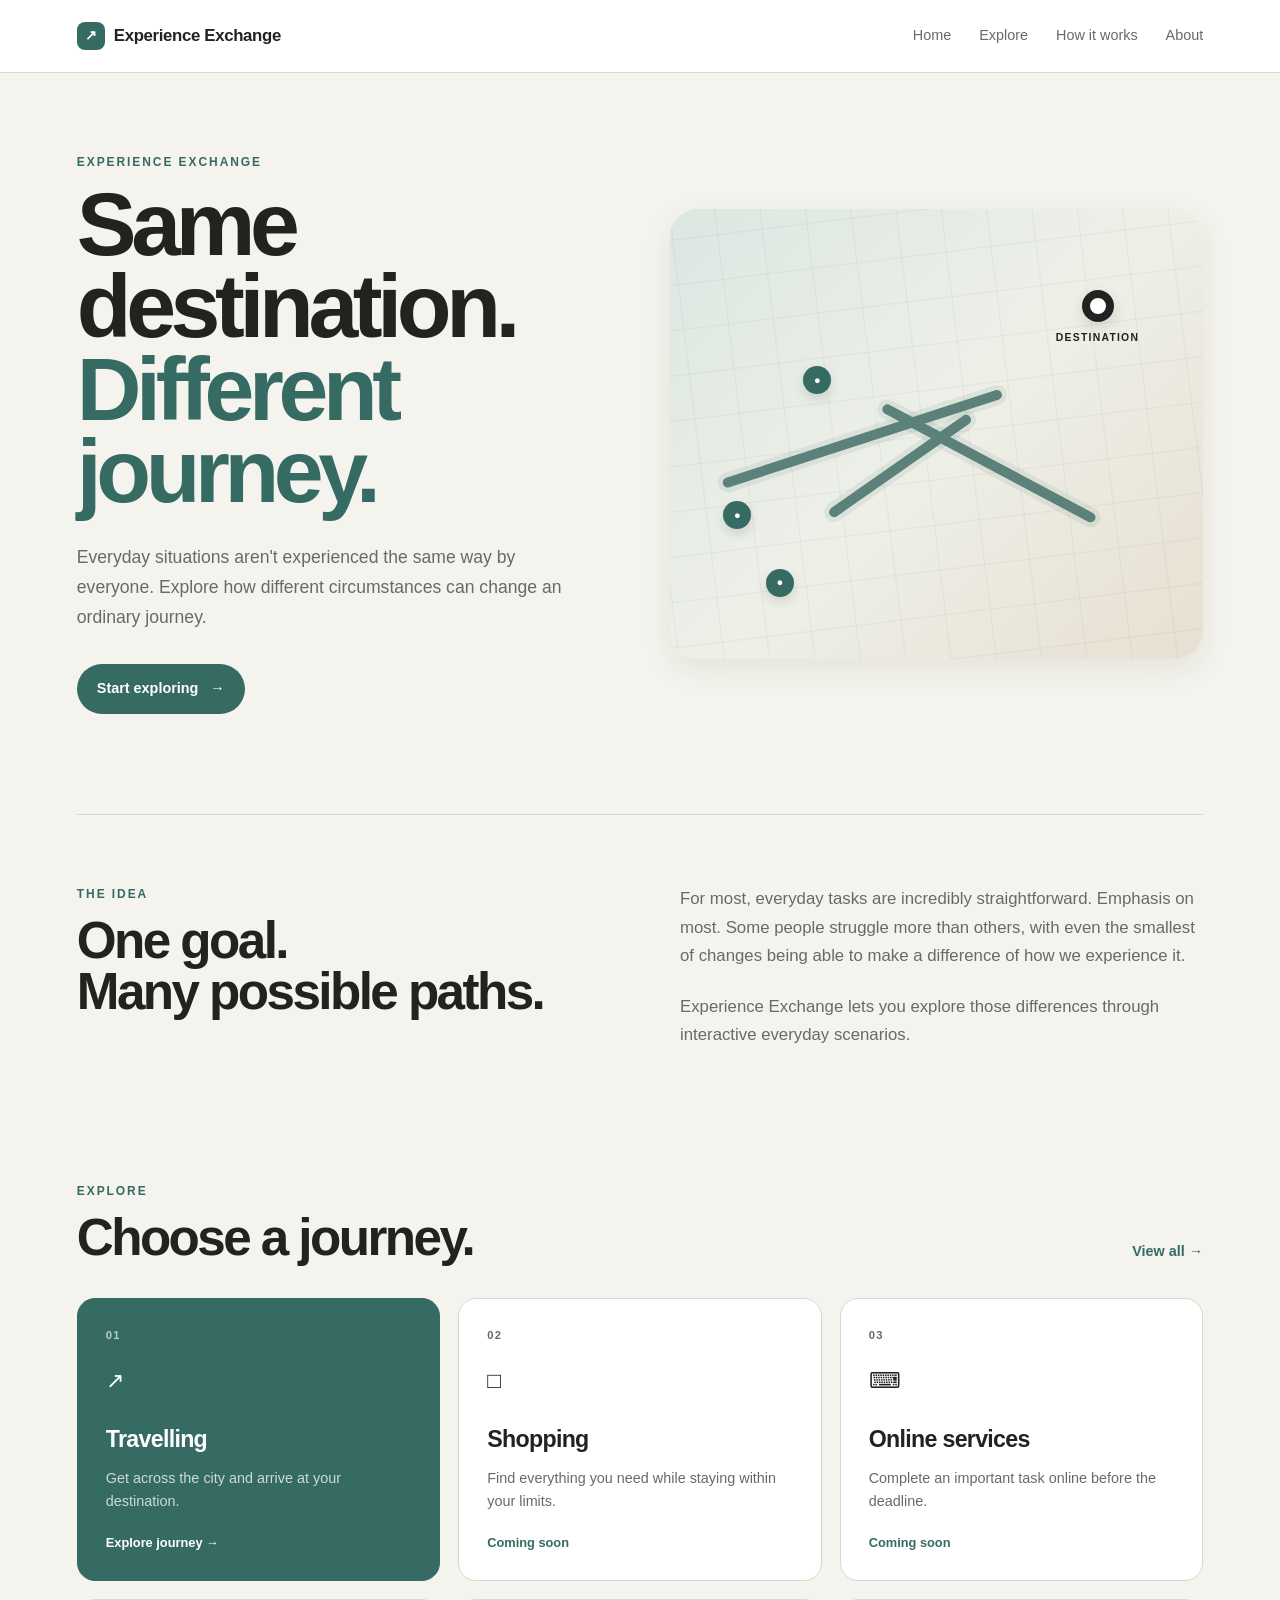
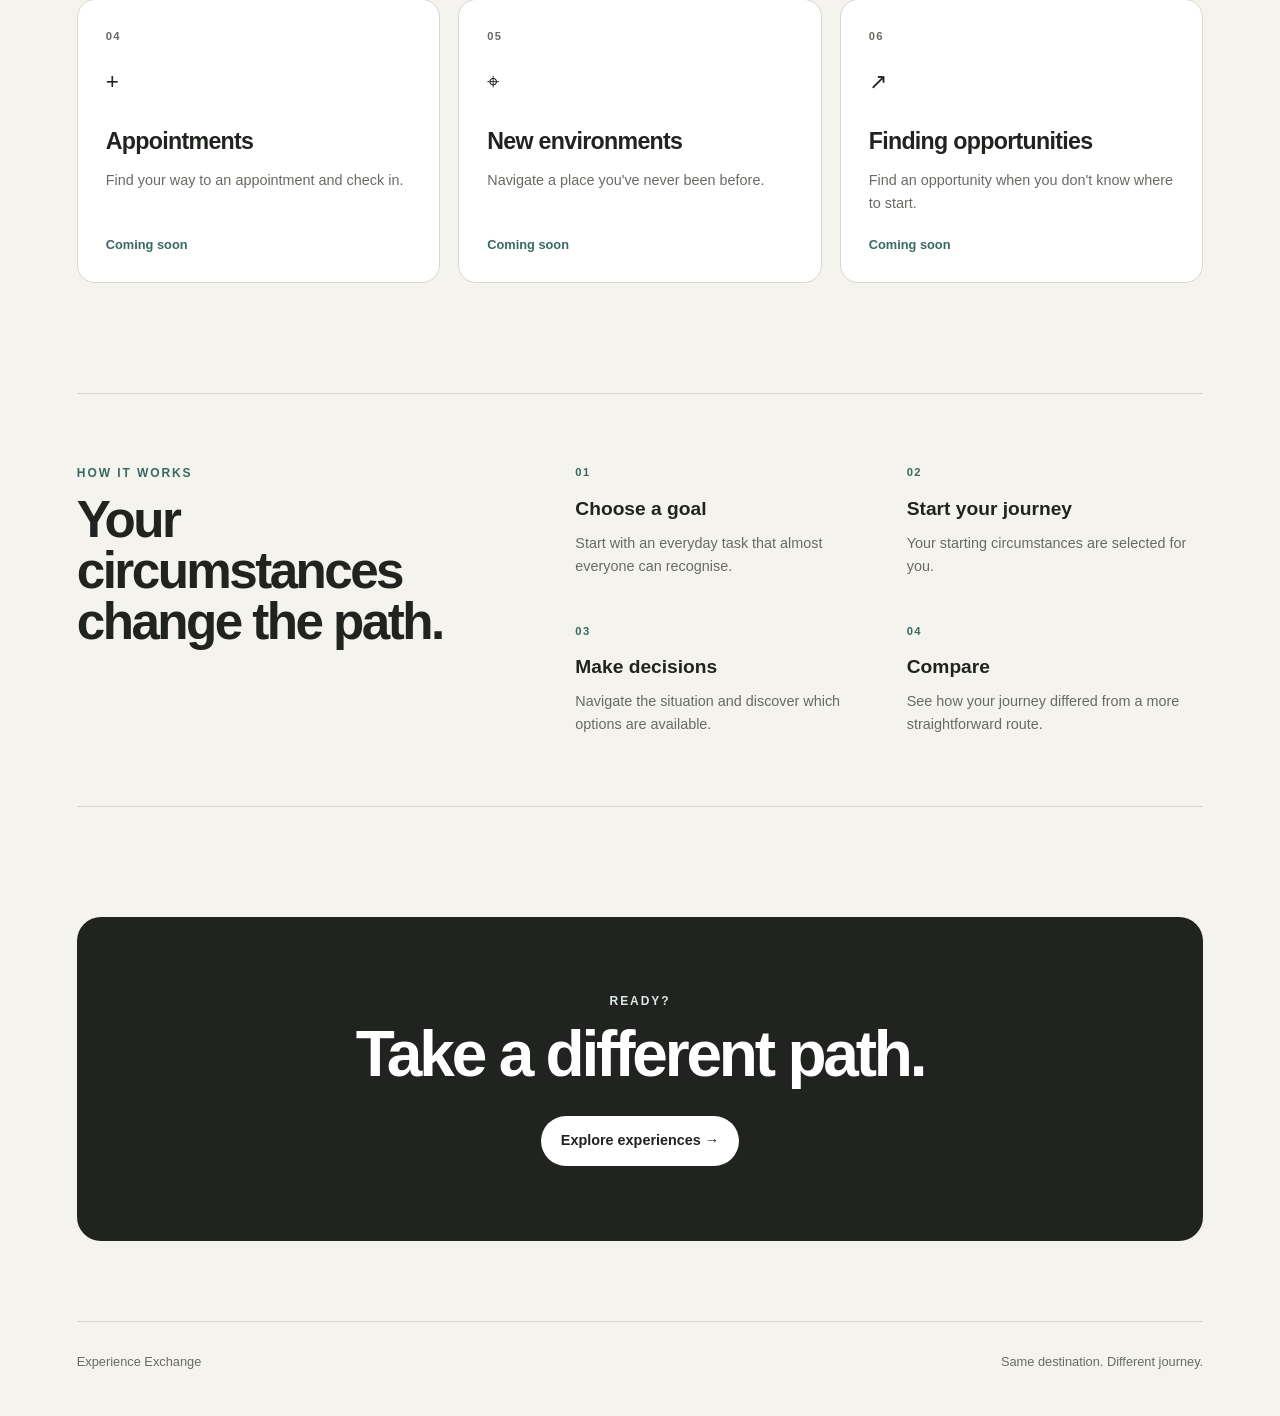
==== index.html @ f31fafd8 "Add files via upload" ====
<!DOCTYPE html>
<html lang="en">
<head>
    <meta charset="UTF-8">
    <meta name="viewport" content="width=device-width, initial-scale=1.0">
    <title>Experience Exchange</title>
    <link rel="stylesheet" href="css/style.css">
</head>

<body>

<header class="site-header">
    <a href="index.html" class="logo">
        <span class="logo-mark">↗</span>
        Experience Exchange
    </a>

    <nav class="main-nav">
        <a href="index.html" class="active">Home</a>
        <a href="explore.html">Explore</a>
        <a href="how-it-works.html">How it works</a>
        <a href="about.html">About</a>
    </nav>

    <button class="menu-button" aria-label="Open menu">☰</button>
</header>


<main>

    <!-- HERO -->
    <section class="hero">

        <div class="hero-text">
            <p class="eyebrow">EXPERIENCE EXCHANGE</p>

            <h1>
                Same destination.<br>
                <span>Different journey.</span>
            </h1>

            <p class="hero-description">
                Everyday situations aren't experienced the same way by everyone.
                Explore how different circumstances can change an ordinary journey.
            </p>

            <a href="explore.html" class="button button-primary">
                Start exploring <span>→</span>
            </a>
        </div>

        <div class="hero-visual" aria-hidden="true">
            <div class="destination">
                <div class="destination-dot"></div>
                <span>DESTINATION</span>
            </div>

            <div class="path path-one"></div>
            <div class="path path-two"></div>
            <div class="path path-three"></div>

            <div class="person person-one">●</div>
            <div class="person person-two">●</div>
            <div class="person person-three">●</div>
        </div>

    </section>


    <!-- CONCEPT -->
    <section class="intro-section">

        <div>
            <p class="eyebrow">THE IDEA</p>
            <h2>One goal.<br>Many possible paths.</h2>
        </div>

        <div class="intro-copy">
            <p>
                For most, everyday tasks are incredibly straightforward. 
                Emphasis on most. Some people struggle more than others,
                with even the smallest of changes being able to make a 
                difference of how we experience it.
            </p>

            <p>
                Experience Exchange lets you explore those differences
                through interactive everyday scenarios.
            </p>
        </div>

    </section>


    <!-- EXPERIENCES -->
    <section class="experiences-section">

        <div class="section-heading">
            <div>
                <p class="eyebrow">EXPLORE</p>
                <h2>Choose a journey.</h2>
            </div>

            <a href="explore.html" class="text-link">
                View all →
            </a>
        </div>


        <div class="experience-grid">

            <a href="travelling.html" class="experience-card featured">
                <div class="card-number">01</div>
                <div class="card-icon">↗</div>
                <h3>Travelling</h3>
                <p>
                    Get across the city and arrive at your destination.
                </p>
                <span class="card-link">Explore journey →</span>
            </a>


            <div class="experience-card">
                <div class="card-number">02</div>
                <div class="card-icon">□</div>
                <h3>Shopping</h3>
                <p>
                    Find everything you need while staying within your limits.
                </p>
                <span class="card-link">Coming soon</span>
            </div>


            <div class="experience-card">
                <div class="card-number">03</div>
                <div class="card-icon">⌨</div>
                <h3>Online services</h3>
                <p>
                    Complete an important task online before the deadline.
                </p>
                <span class="card-link">Coming soon</span>
            </div>


            <div class="experience-card">
                <div class="card-number">04</div>
                <div class="card-icon">+</div>
                <h3>Appointments</h3>
                <p>
                    Find your way to an appointment and check in.
                </p>
                <span class="card-link">Coming soon</span>
            </div>


            <div class="experience-card">
                <div class="card-number">05</div>
                <div class="card-icon">⌖</div>
                <h3>New environments</h3>
                <p>
                    Navigate a place you've never been before.
                </p>
                <span class="card-link">Coming soon</span>
            </div>


            <div class="experience-card">
                <div class="card-number">06</div>
                <div class="card-icon">↗</div>
                <h3>Finding opportunities</h3>
                <p>
                    Find an opportunity when you don't know where to start.
                </p>
                <span class="card-link">Coming soon</span>
            </div>

        </div>

    </section>


    <!-- HOW IT WORKS PREVIEW -->
    <section class="how-section">

        <div class="how-heading">
            <p class="eyebrow">HOW IT WORKS</p>
            <h2>Your circumstances<br>change the path.</h2>
        </div>

        <div class="steps">

            <div class="step">
                <span>01</span>
                <h3>Choose a goal</h3>
                <p>
                    Start with an everyday task that almost everyone can recognise.
                </p>
            </div>

            <div class="step">
                <span>02</span>
                <h3>Start your journey</h3>
                <p>
                    Your starting circumstances are selected for you.
                </p>
            </div>

            <div class="step">
                <span>03</span>
                <h3>Make decisions</h3>
                <p>
                    Navigate the situation and discover which options are available.
                </p>
            </div>

            <div class="step">
                <span>04</span>
                <h3>Compare</h3>
                <p>
                    See how your journey differed from a more straightforward route.
                </p>
            </div>

        </div>

    </section>


    <!-- CTA -->
    <section class="final-cta">
        <p class="eyebrow">READY?</p>
        <h2>Take a different path.</h2>
        <a href="explore.html" class="button button-light">
            Explore experiences →
        </a>
    </section>

</main>


<footer class="site-footer">
    <span>Experience Exchange</span>
    <span>Same destination. Different journey.</span>
</footer>

<script src="js/main.js"></script>

</body>
</html>
---- css/style.css ----
/* -------------------------
   1. RESET & GLOBAL
   ------------------------- */

* {
    box-sizing: border-box;
    margin: 0;
    padding: 0;
}

:root {
    --background: #f5f3ed;
    --surface: #ffffff;
    --surface-soft: #ebe9e1;

    --text: #20231f;
    --text-soft: #686b64;

    --accent: #356b63;
    --accent-dark: #28544e;
    --accent-light: #dceae6;

    --route: #5c817a;
    --route-soft: #cbdcd8;

    --border: #d8d7cf;

    --warning: #d69b38;
    --warning-light: #f5e8ca;

    --shadow: 0 10px 30px rgba(30, 35, 30, 0.08);

    --radius: 18px;
}

html {
    scroll-behavior: smooth;
}

body {
    font-family: Arial, Helvetica, sans-serif;
    background: var(--background);
    color: var(--text);
    line-height: 1.5;
}

a {
    color: inherit;
    text-decoration: none;
}

button {
    font: inherit;
}


/* -------------------------
   2. HEADER
   ------------------------- */

.site-header {
    width: 100%;
    padding: 22px 6%;
    display: flex;
    align-items: center;
    justify-content: space-between;

    background: var(--surface);
    border-bottom: 1px solid var(--border);

    position: relative;
    z-index: 10;
}

.logo {
    font-size: 1.05rem;
    font-weight: 700;
    letter-spacing: -0.02em;
}

.main-nav {
    display: flex;
    gap: 28px;
}

.main-nav a {
    color: var(--text-soft);
    font-size: 0.9rem;
    transition: color 0.2s ease;
}

.main-nav a:hover {
    color: var(--accent);
}

.menu-button {
    display: none;
}

.logo {
    display: flex;
    align-items: center;
    gap: 9px;
}

.logo-mark {
    width: 28px;
    height: 28px;

    display: flex;
    align-items: center;
    justify-content: center;

    background: var(--accent);
    color: white;

    border-radius: 8px;

    font-size: 0.9rem;
    font-weight: 700;
}

/* -------------------------
   3. HOME PAGE
   ------------------------- */

/* HERO */

.hero {
    width: min(1200px, 88%);
    min-height: 620px;
    margin: 0 auto;

    display: grid;
    grid-template-columns: 1fr 1fr;
    align-items: center;
    gap: 60px;

    padding: 80px 0;
}

.hero-text {
    max-width: 600px;
}

.hero h1 {
    font-size: clamp(3.5rem, 7vw, 6.5rem);
    line-height: 0.92;
    letter-spacing: -0.06em;
    margin-bottom: 30px;
}

.hero h1 span {
    color: var(--accent);
}

.hero-description {
    max-width: 520px;
    color: var(--text-soft);
    font-size: 1.1rem;
    line-height: 1.7;
    margin-bottom: 32px;
}


/* HERO BUTTON */

.button {
    display: inline-flex;
    align-items: center;
    gap: 12px;

    padding: 14px 20px;

    border-radius: 999px;

    font-size: 0.9rem;
    font-weight: 700;

    transition:
        transform 0.2s ease,
        background 0.2s ease,
        color 0.2s ease;
}

.button:hover {
    transform: translateY(-2px);
}

.button-primary {
    background: var(--accent);
    color: white;
}

.button-primary:hover {
    background: var(--accent-dark);
}

.button-light {
    background: white;
    color: var(--text);
}

.button-light:hover {
    background: var(--accent-light);
}


/* HERO ROUTE VISUAL */

.hero-visual {
    position: relative;

    min-height: 450px;

    border-radius: 28px;
    overflow: hidden;

    background:
        linear-gradient(
            135deg,
            #dce7e2 0%,
            #eef0e8 50%,
            #e8dfd1 100%
        );

    box-shadow: var(--shadow);
}


/* subtle grid */

.hero-visual::before {
    content: "";

    position: absolute;
    inset: -20%;

    background-image:
        linear-gradient(
            rgba(80, 100, 90, 0.08) 1px,
            transparent 1px
        ),
        linear-gradient(
            90deg,
            rgba(80, 100, 90, 0.08) 1px,
            transparent 1px
        );

    background-size: 45px 45px;

    transform: rotate(-7deg);
}


/* destination */

.destination {
    position: absolute;

    right: 12%;
    top: 18%;

    display: flex;
    flex-direction: column;
    align-items: center;
    gap: 8px;

    z-index: 2;
}

.destination-dot {
    width: 32px;
    height: 32px;

    background: white;
    border: 8px solid var(--text);

    border-radius: 50%;

    box-shadow: 0 5px 15px rgba(0, 0, 0, 0.12);
}

.destination span {
    font-size: 0.65rem;
    font-weight: 700;
    letter-spacing: 0.12em;
}


/* paths */

.path {
    position: absolute;

    height: 10px;

    background: var(--route);

    border-radius: 999px;

    box-shadow:
        0 0 0 5px rgba(92, 129, 122, 0.12);

    transform-origin: left center;
}

.path-one {
    width: 55%;
    left: 10%;
    top: 60%;
    transform: rotate(-18deg);
}

.path-two {
    width: 45%;
    left: 40%;
    top: 43%;
    transform: rotate(28deg);
}

.path-three {
    width: 32%;
    left: 30%;
    top: 67%;
    transform: rotate(-35deg);
}


/* people / starting points */

.person {
    position: absolute;
    z-index: 3;

    width: 28px;
    height: 28px;

    display: flex;
    align-items: center;
    justify-content: center;

    background: var(--accent);
    color: white;

    border-radius: 50%;

    font-size: 0.7rem;

    box-shadow: 0 5px 12px rgba(0, 0, 0, 0.12);
}

.person-one {
    left: 10%;
    top: 65%;
}

.person-two {
    left: 25%;
    top: 35%;
}

.person-three {
    left: 18%;
    top: 80%;
}


/* CONCEPT */

.intro-section {
    width: min(1200px, 88%);
    margin: 20px auto 110px;

    display: grid;
    grid-template-columns: 1fr 1fr;
    gap: 80px;

    padding-top: 70px;

    border-top: 1px solid var(--border);
}

.intro-section h2,
.how-section h2 {
    font-size: clamp(2.2rem, 4vw, 4rem);
    line-height: 1;
    letter-spacing: -0.05em;
}

.intro-copy {
    max-width: 550px;
}

.intro-copy p {
    color: var(--text-soft);
    font-size: 1.05rem;
    line-height: 1.7;
    margin-bottom: 22px;
}


/* EXPERIENCES */

.experiences-section {
    width: min(1200px, 88%);
    margin: 0 auto 110px;
}

.section-heading {
    display: flex;
    align-items: end;
    justify-content: space-between;

    margin-bottom: 35px;
}

.section-heading h2 {
    font-size: clamp(2.2rem, 4vw, 4rem);
    line-height: 1;
    letter-spacing: -0.05em;
}

.text-link {
    color: var(--accent);
    font-weight: 700;
    font-size: 0.9rem;
}

.text-link:hover {
    color: var(--accent-dark);
}


.experience-grid {
    display: grid;
    grid-template-columns: repeat(3, 1fr);
    gap: 18px;
}

.experience-card {
    min-height: 260px;

    padding: 28px;

    display: flex;
    flex-direction: column;

    background: var(--surface);

    border: 1px solid var(--border);
    border-radius: var(--radius);

    transition:
        transform 0.2s ease,
        border-color 0.2s ease,
        box-shadow 0.2s ease;
}

.experience-card:hover {
    transform: translateY(-4px);

    border-color: var(--accent);

    box-shadow: var(--shadow);
}

.experience-card.featured {
    background: var(--accent);
    color: white;
    border-color: var(--accent);
}

.card-number {
    font-size: 0.7rem;
    font-weight: 700;
    letter-spacing: 0.12em;

    color: var(--text-soft);

    margin-bottom: 20px;
}

.featured .card-number {
    color: rgba(255, 255, 255, 0.65);
}

.card-icon {
    font-size: 1.4rem;
    margin-bottom: 25px;
}

.experience-card h3 {
    font-size: 1.45rem;
    letter-spacing: -0.03em;

    margin-bottom: 10px;
}

.experience-card p {
    color: var(--text-soft);
    font-size: 0.9rem;
    line-height: 1.6;

    margin-bottom: 20px;
}

.featured p {
    color: rgba(255, 255, 255, 0.75);
}

.card-link {
    margin-top: auto;

    font-size: 0.8rem;
    font-weight: 700;

    color: var(--accent);
}

.featured .card-link {
    color: white;
}


/* HOW IT WORKS */

.how-section {
    width: min(1200px, 88%);
    margin: 0 auto 110px;

    display: grid;
    grid-template-columns: 0.8fr 1.2fr;
    gap: 80px;

    padding: 70px 0;

    border-top: 1px solid var(--border);
    border-bottom: 1px solid var(--border);
}

.how-heading {
    position: sticky;
    top: 30px;
    align-self: start;
}

.steps {
    display: grid;
    grid-template-columns: 1fr 1fr;
    gap: 45px 35px;
}

.step span {
    display: block;

    color: var(--accent);

    font-size: 0.7rem;
    font-weight: 700;
    letter-spacing: 0.12em;

    margin-bottom: 14px;
}

.step h3 {
    font-size: 1.2rem;
    margin-bottom: 8px;
}

.step p {
    color: var(--text-soft);
    font-size: 0.9rem;
    line-height: 1.6;
}


/* FINAL CTA */

.final-cta {
    width: min(1200px, 88%);
    margin: 0 auto 80px;

    padding: 75px 60px;

    text-align: center;

    border-radius: 24px;

    background: var(--text);
    color: white;
}

.final-cta .eyebrow {
    color: var(--accent-light);
}

.final-cta h2 {
    font-size: clamp(2.5rem, 5vw, 5rem);
    line-height: 1;
    letter-spacing: -0.05em;

    margin-bottom: 30px;
}

/* -------------------------
   4. JOURNEY PAGE
   ------------------------- */

.journey-page {
    width: min(1200px, 88%);
    margin: 0 auto;
    padding: 70px 0 100px;
}


/* -------------------------
   5. JOURNEY INTRO
   ------------------------- */

.journey-header {
    margin-bottom: 35px;
    padding: 55px 50px;
    border-radius: 24px;

    background: linear-gradient(
        125deg,
        #d8ebe4 0%,
        #e7e8d9 55%,
        #f5e4c8 100%
    );
}

.eyebrow {
    color: var(--accent);
    font-size: 0.75rem;
    font-weight: 700;
    letter-spacing: 0.16em;
    margin-bottom: 12px;
}

.journey-header h1 {
    max-width: 700px;
    font-size: clamp(2.5rem, 6vw, 5rem);
    line-height: 0.98;
    letter-spacing: -0.05em;
    margin-bottom: 22px;
}

.journey-intro {
    max-width: 600px;
    color: var(--text-soft);
    font-size: 1.05rem;
}


/* -------------------------
   6. PROGRESS
   ------------------------- */

.journey-progress {
    background: var(--surface);
    border: 1px solid var(--border);
    border-radius: var(--radius);
    padding: 25px 30px 20px;
    margin-bottom: 18px;

    box-shadow: var(--shadow);
}

.progress-top {
    display: flex;
    justify-content: space-between;
    margin-bottom: 18px;

    font-size: 0.75rem;
    font-weight: 700;
    letter-spacing: 0.12em;
}

.progress-top span:last-child {
    color: var(--accent);
}

.progress-track {
    position: relative;
}

.progress-line {
    position: absolute;
    left: 0;
    right: 0;
    top: 7px;

    height: 4px;
    background: var(--route-soft);
    border-radius: 999px;
}

.progress-fill {
    width: 0%;
    height: 100%;
    background: var(--route);
    border-radius: 999px;

    transition: width 0.5s ease;
}

.progress-stages {
    position: relative;

    display: flex;
    justify-content: space-between;
}

.stage {
    width: 15px;
    height: 15px;

    display: flex;
    align-items: center;
    justify-content: center;

    background: var(--surface);
    border: 3px solid var(--route-soft);
    border-radius: 50%;

    font-size: 0.65rem;
    color: transparent;

    transition:
        background 0.3s ease,
        border-color 0.3s ease,
        transform 0.3s ease;
}

.stage.active {
    background: var(--accent);
    border-color: var(--accent);
    transform: scale(1.2);
}

.stage.completed {
    background: var(--route);
    border-color: var(--route);
}


/* -------------------------
   7. STATUS BAR
   ------------------------- */

.journey-status {
    display: grid;
    grid-template-columns: repeat(3, 1fr);

    background: var(--text);
    color: white;

    border-radius: var(--radius);
    margin-bottom: 18px;

    overflow: hidden;
}

.status-item {
    padding: 18px 25px;

    display: flex;
    flex-direction: column;
    gap: 3px;
}

.status-item + .status-item {
    border-left: 1px solid rgba(255, 255, 255, 0.15);
}

.status-label {
    color: #aeb4ae;
    font-size: 0.65rem;
    font-weight: 700;
    letter-spacing: 0.14em;
}

.status-item strong {
    font-size: 1.2rem;
}


/* -------------------------
   8. MAIN JOURNEY AREA
   ------------------------- */

.journey-content {
    display: grid;
    grid-template-columns: 1.15fr 0.85fr;

    min-height: 550px;

    border-radius: var(--radius);
    overflow: hidden;

    box-shadow: var(--shadow);
}


/* -------------------------
   9. MAP
   ------------------------- */

.journey-visual {
    position: relative;
    min-height: 550px;

    background:
        linear-gradient(
            135deg,
            #dce7e2 0%,
            #eef0e8 50%,
            #e2e8df 100%
        );

    overflow: hidden;
}

/* subtle map-like grid */

.journey-visual::before {
    content: "";
    position: absolute;
    inset: 0;

    background-image:
        linear-gradient(
            rgba(80, 100, 90, 0.08) 1px,
            transparent 1px
        ),
        linear-gradient(
            90deg,
            rgba(80, 100, 90, 0.08) 1px,
            transparent 1px
        );

    background-size: 45px 45px;

    transform: rotate(-5deg) scale(1.15);
}

.map-placeholder {
    position: absolute;
    inset: 0;
}


/* Roads */

.map-route {
    position: absolute;

    height: 10px;

    background: var(--route);
    border-radius: 999px;

    transform-origin: left center;

    box-shadow:
        0 0 0 5px rgba(92, 129, 122, 0.12);
}

.route-one {
    width: 55%;
    left: 18%;
    top: 43%;
    transform: rotate(-17deg);
}

.route-two {
    width: 43%;
    left: 48%;
    top: 32%;
    transform: rotate(35deg);
}


/* Map points */

.map-point {
    position: absolute;
    z-index: 2;

    display: flex;
    flex-direction: column;
    align-items: center;
    gap: 7px;
}

.map-point span {
    width: 24px;
    height: 24px;

    background: var(--surface);
    border: 7px solid var(--accent);

    border-radius: 50%;

    box-shadow: 0 4px 10px rgba(0, 0, 0, 0.12);
}

.map-point small {
    font-size: 0.65rem;
    font-weight: 700;
    letter-spacing: 0.1em;
}

.home-point {
    left: 14%;
    top: 51%;
}

.destination-point {
    right: 12%;
    top: 25%;
}

.destination-point span {
    width: 30px;
    height: 30px;
    border-color: var(--text);
}


/* -------------------------
   9. DECISION PANEL
   ------------------------- */

.journey-panel {
    background: var(--surface);

    padding: 50px 45px;

    display: flex;
    align-items: center;
}

#journey-panel-content {
    width: 100%;
}

.journey-panel h2 {
    font-size: clamp(1.8rem, 3vw, 2.6rem);
    line-height: 1.05;
    letter-spacing: -0.035em;

    margin-bottom: 18px;
}

.journey-panel p:not(.eyebrow) {
    color: var(--text-soft);
    margin-bottom: 28px;
}


/* -------------------------
   10. CHOICE BUTTON
   ------------------------- */

.choice-button {
    width: 100%;

    padding: 20px 22px;

    display: flex;
    flex-direction: column;
    gap: 4px;

    text-align: left;

    background: var(--surface);
    border: 2px solid var(--border);
    border-radius: 14px;

    cursor: pointer;

    transition:
        transform 0.2s ease,
        border-color 0.2s ease,
        box-shadow 0.2s ease,
        background 0.2s ease;
}

.choice-button strong {
    font-size: 1rem;
}

.choice-button span {
    color: var(--text-soft);
    font-size: 0.85rem;
}

.choice-button:hover {
    transform: translateY(-3px);

    border-color: var(--accent);

    box-shadow:
        0 8px 20px rgba(30, 50, 45, 0.1);

    background: var(--accent-light);
}

.choice-button:active {
    transform: translateY(0);
}


/* -------------------------
   11. FOOTER
   ------------------------- */

.site-footer {
    width: min(1200px, 88%);
    margin: 0 auto;

    padding: 30px 0 45px;

    display: flex;
    justify-content: space-between;

    border-top: 1px solid var(--border);

    color: var(--text-soft);
    font-size: 0.8rem;
}


/* -------------------------
   12. RESPONSIVE
   ------------------------- */

@media (max-width: 850px) {

    .journey-page {
        width: 92%;
        padding-top: 45px;
    }

    .main-nav {
        gap: 15px;
    }

    .journey-content {
        grid-template-columns: 1fr;
    }

    .journey-visual {
        min-height: 400px;
    }

    .journey-panel {
        padding: 40px 30px;
    }

        .hero {
        grid-template-columns: 1fr;
        gap: 40px;
        padding: 55px 0;
    }

    .hero-visual {
        min-height: 380px;
    }

    .intro-section {
        grid-template-columns: 1fr;
        gap: 35px;
    }

    .experience-grid {
        grid-template-columns: repeat(2, 1fr);
    }

    .how-section {
        grid-template-columns: 1fr;
        gap: 45px;
    }

    .how-heading {
        position: static;
    }
}


@media (max-width: 600px) {

    .site-header {
        padding: 18px 4%;
        flex-direction: column;
        gap: 15px;
    }

    .main-nav {
        width: 100%;
        justify-content: space-between;
        gap: 8px;
    }

    .main-nav a {
        font-size: 0.78rem;
    }

    .journey-page {
        width: 94%;
    }

    .journey-header h1 {
        font-size: 2.8rem;
    }

    .journey-progress {
        padding: 20px 15px;
    }

    .stage {
        width: 12px;
        height: 12px;
    }

    .journey-status {
        grid-template-columns: 1fr;
    }

    .status-item + .status-item {
        border-left: none;
        border-top: 1px solid rgba(255, 255, 255, 0.15);
    }

    .journey-visual {
        min-height: 320px;
    }

    .journey-panel {
        padding: 35px 25px;
    }

    .site-footer {
        width: 94%;
        flex-direction: column;
        gap: 5px;
    }

        .hero {
        width: 92%;
        padding: 45px 0;
    }

    .hero h1 {
        font-size: 3.4rem;
    }

    .hero-visual {
        min-height: 320px;
    }

    .intro-section,
    .experiences-section,
    .how-section,
    .final-cta {
        width: 92%;
    }

    .experience-grid {
        grid-template-columns: 1fr;
    }

    .section-heading {
        align-items: flex-start;
        flex-direction: column;
        gap: 15px;
    }

    .steps {
        grid-template-columns: 1fr;
        gap: 35px;
    }

    .final-cta {
        padding: 55px 25px;
    }
}
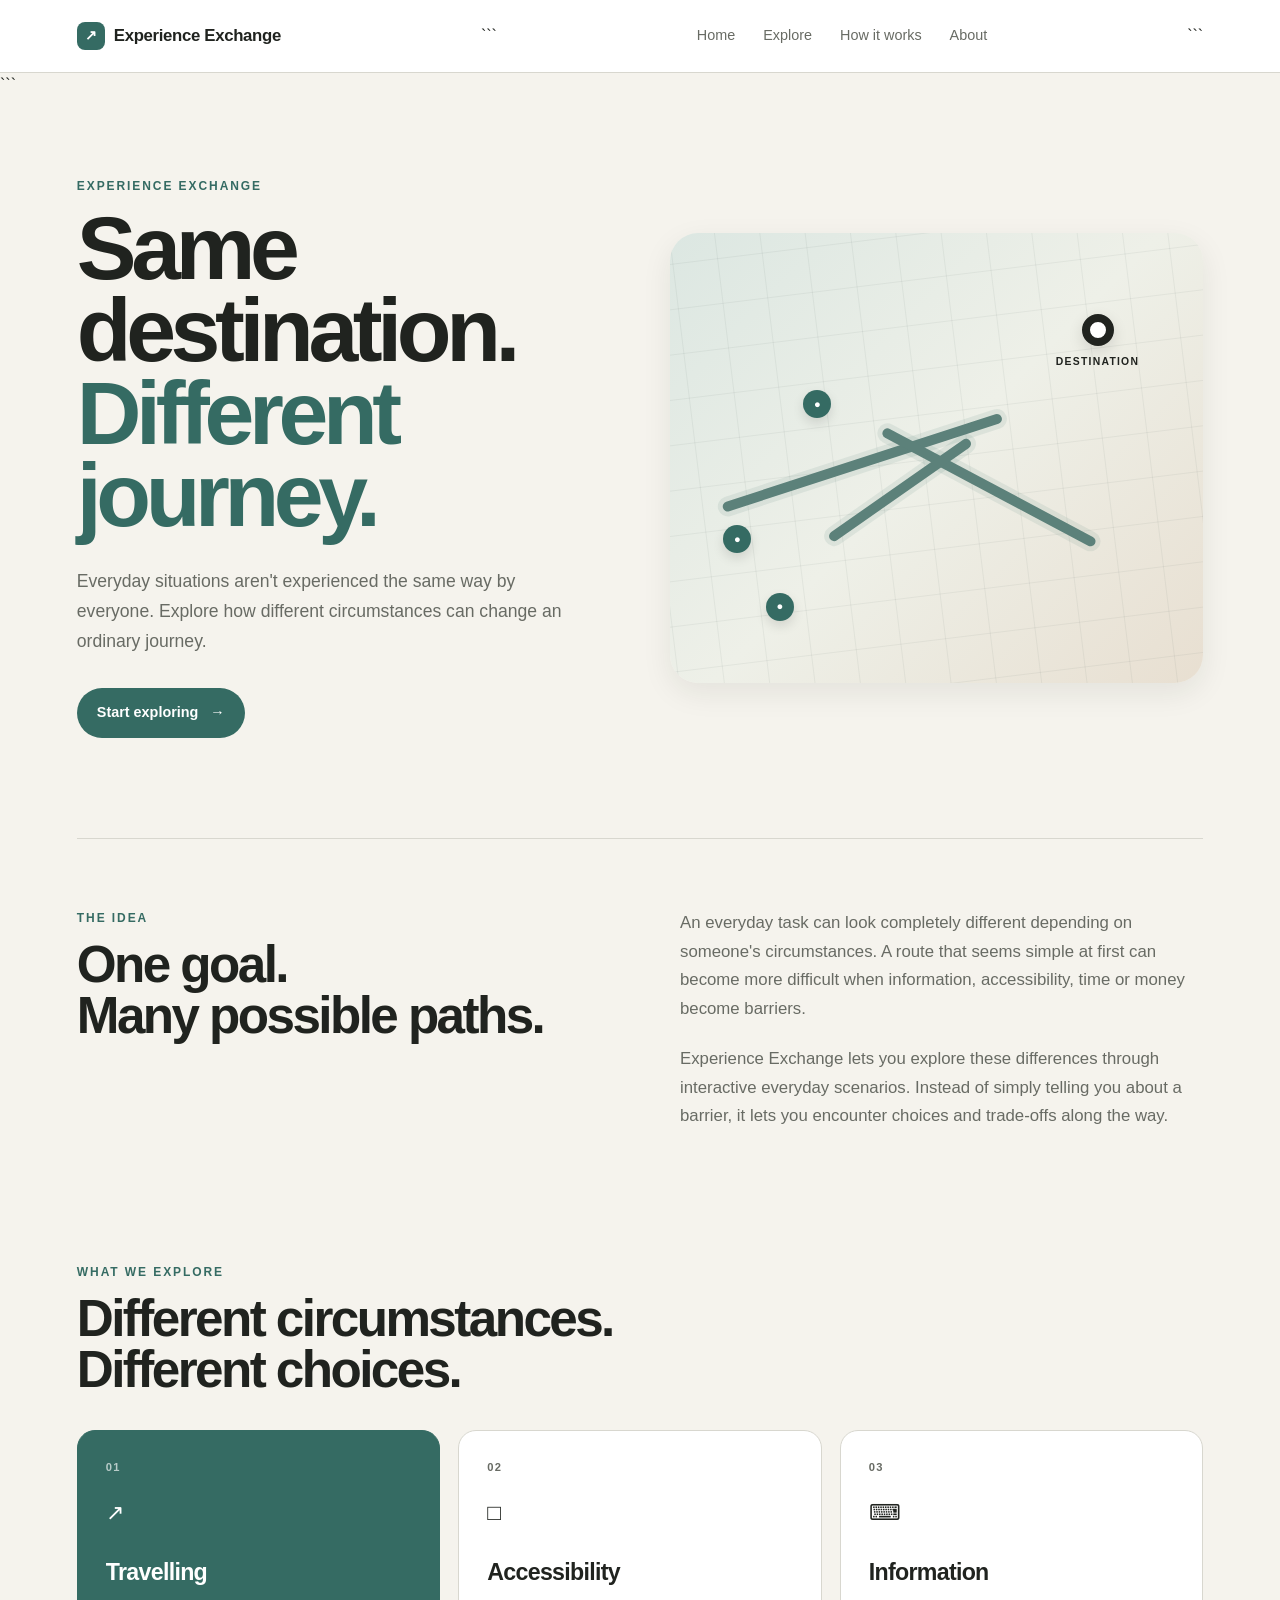
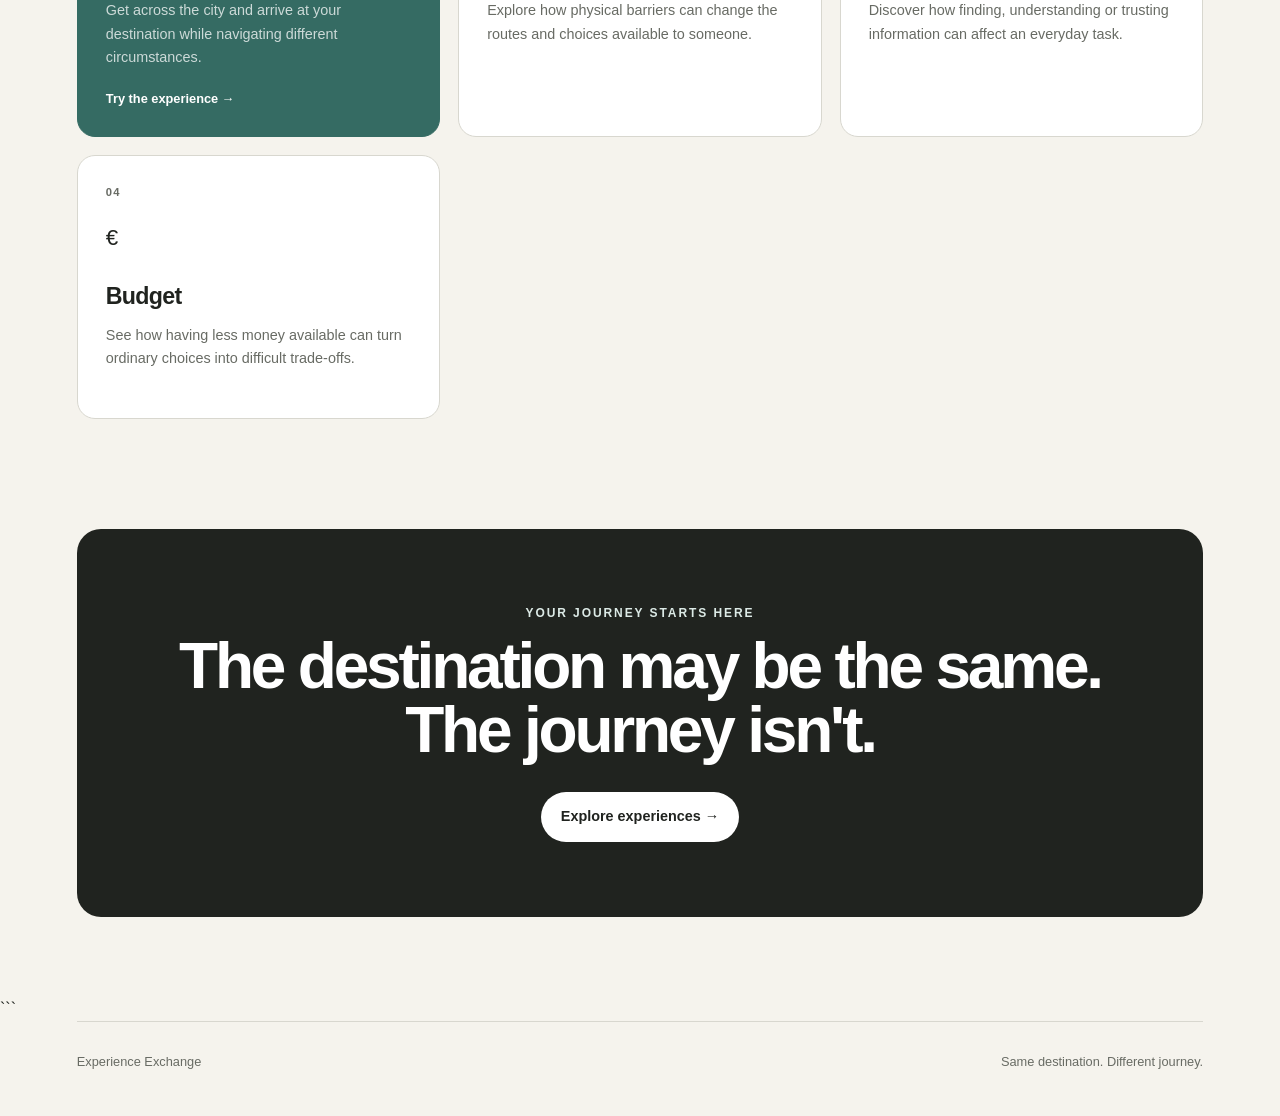
==== commit e231b058: "Update index.html" ====
--- a/index.html
+++ b/index.html
@@ -1,4 +1,5 @@
 <!DOCTYPE html>
+
 <html lang="en">
 <head>
     <meta charset="UTF-8">
@@ -15,228 +16,179 @@
         Experience Exchange
     </a>
 
-    <nav class="main-nav">
-        <a href="index.html" class="active">Home</a>
-        <a href="explore.html">Explore</a>
-        <a href="how-it-works.html">How it works</a>
-        <a href="about.html">About</a>
-    </nav>
-
-    <button class="menu-button" aria-label="Open menu">☰</button>
+```
+<nav class="main-nav">
+    <a href="index.html" class="active">Home</a>
+    <a href="explore.html">Explore</a>
+    <a href="how-it-works.html">How it works</a>
+    <a href="about.html">About</a>
+</nav>
+
+<button class="menu-button" aria-label="Open menu">☰</button>
+```
+
 </header>
 
-
 <main>
 
-    <!-- HERO -->
-    <section class="hero">
-
-        <div class="hero-text">
-            <p class="eyebrow">EXPERIENCE EXCHANGE</p>
-
-            <h1>
-                Same destination.<br>
-                <span>Different journey.</span>
-            </h1>
-
-            <p class="hero-description">
-                Everyday situations aren't experienced the same way by everyone.
-                Explore how different circumstances can change an ordinary journey.
-            </p>
-
-            <a href="explore.html" class="button button-primary">
-                Start exploring <span>→</span>
-            </a>
-        </div>
-
-        <div class="hero-visual" aria-hidden="true">
-            <div class="destination">
-                <div class="destination-dot"></div>
-                <span>DESTINATION</span>
-            </div>
-
-            <div class="path path-one"></div>
-            <div class="path path-two"></div>
-            <div class="path path-three"></div>
-
-            <div class="person person-one">●</div>
-            <div class="person person-two">●</div>
-            <div class="person person-three">●</div>
-        </div>
-
-    </section>
-
-
-    <!-- CONCEPT -->
-    <section class="intro-section">
-
+```
+<!-- HERO -->
+<section class="hero">
+
+    <div class="hero-text">
+        <p class="eyebrow">EXPERIENCE EXCHANGE</p>
+
+        <h1>
+            Same destination.<br>
+            <span>Different journey.</span>
+        </h1>
+
+        <p class="hero-description">
+            Everyday situations aren't experienced the same way by everyone.
+            Explore how different circumstances can change an ordinary journey.
+        </p>
+
+        <a href="explore.html" class="button button-primary">
+            Start exploring <span>→</span>
+        </a>
+    </div>
+
+    <div class="hero-visual" aria-hidden="true">
+        <div class="destination">
+            <div class="destination-dot"></div>
+            <span>DESTINATION</span>
+        </div>
+
+        <div class="path path-one"></div>
+        <div class="path path-two"></div>
+        <div class="path path-three"></div>
+
+        <div class="person person-one">●</div>
+        <div class="person person-two">●</div>
+        <div class="person person-three">●</div>
+    </div>
+
+</section>
+
+
+<!-- THE IDEA -->
+<section class="intro-section">
+
+    <div>
+        <p class="eyebrow">THE IDEA</p>
+        <h2>One goal.<br>Many possible paths.</h2>
+    </div>
+
+    <div class="intro-copy">
+        <p>
+            An everyday task can look completely different depending on
+            someone's circumstances. A route that seems simple at first
+            can become more difficult when information, accessibility,
+            time or money become barriers.
+        </p>
+
+        <p>
+            Experience Exchange lets you explore these differences through
+            interactive everyday scenarios. Instead of simply telling you
+            about a barrier, it lets you encounter choices and trade-offs
+            along the way.
+        </p>
+    </div>
+
+</section>
+
+
+<!-- WHAT WE EXPLORE -->
+<section class="experiences-section">
+
+    <div class="section-heading">
         <div>
-            <p class="eyebrow">THE IDEA</p>
-            <h2>One goal.<br>Many possible paths.</h2>
-        </div>
-
-        <div class="intro-copy">
-            <p>
-                For most, everyday tasks are incredibly straightforward. 
-                Emphasis on most. Some people struggle more than others,
-                with even the smallest of changes being able to make a 
-                difference of how we experience it.
-            </p>
-
-            <p>
-                Experience Exchange lets you explore those differences
-                through interactive everyday scenarios.
-            </p>
-        </div>
-
-    </section>
-
-
-    <!-- EXPERIENCES -->
-    <section class="experiences-section">
-
-        <div class="section-heading">
-            <div>
-                <p class="eyebrow">EXPLORE</p>
-                <h2>Choose a journey.</h2>
-            </div>
-
-            <a href="explore.html" class="text-link">
-                View all →
-            </a>
-        </div>
-
-
-        <div class="experience-grid">
-
-            <a href="travelling.html" class="experience-card featured">
-                <div class="card-number">01</div>
-                <div class="card-icon">↗</div>
-                <h3>Travelling</h3>
-                <p>
-                    Get across the city and arrive at your destination.
-                </p>
-                <span class="card-link">Explore journey →</span>
-            </a>
-
-
-            <div class="experience-card">
-                <div class="card-number">02</div>
-                <div class="card-icon">□</div>
-                <h3>Shopping</h3>
-                <p>
-                    Find everything you need while staying within your limits.
-                </p>
-                <span class="card-link">Coming soon</span>
-            </div>
-
-
-            <div class="experience-card">
-                <div class="card-number">03</div>
-                <div class="card-icon">⌨</div>
-                <h3>Online services</h3>
-                <p>
-                    Complete an important task online before the deadline.
-                </p>
-                <span class="card-link">Coming soon</span>
-            </div>
-
-
-            <div class="experience-card">
-                <div class="card-number">04</div>
-                <div class="card-icon">+</div>
-                <h3>Appointments</h3>
-                <p>
-                    Find your way to an appointment and check in.
-                </p>
-                <span class="card-link">Coming soon</span>
-            </div>
-
-
-            <div class="experience-card">
-                <div class="card-number">05</div>
-                <div class="card-icon">⌖</div>
-                <h3>New environments</h3>
-                <p>
-                    Navigate a place you've never been before.
-                </p>
-                <span class="card-link">Coming soon</span>
-            </div>
-
-
-            <div class="experience-card">
-                <div class="card-number">06</div>
-                <div class="card-icon">↗</div>
-                <h3>Finding opportunities</h3>
-                <p>
-                    Find an opportunity when you don't know where to start.
-                </p>
-                <span class="card-link">Coming soon</span>
-            </div>
-
-        </div>
-
-    </section>
-
-
-    <!-- HOW IT WORKS PREVIEW -->
-    <section class="how-section">
-
-        <div class="how-heading">
-            <p class="eyebrow">HOW IT WORKS</p>
-            <h2>Your circumstances<br>change the path.</h2>
-        </div>
-
-        <div class="steps">
-
-            <div class="step">
-                <span>01</span>
-                <h3>Choose a goal</h3>
-                <p>
-                    Start with an everyday task that almost everyone can recognise.
-                </p>
-            </div>
-
-            <div class="step">
-                <span>02</span>
-                <h3>Start your journey</h3>
-                <p>
-                    Your starting circumstances are selected for you.
-                </p>
-            </div>
-
-            <div class="step">
-                <span>03</span>
-                <h3>Make decisions</h3>
-                <p>
-                    Navigate the situation and discover which options are available.
-                </p>
-            </div>
-
-            <div class="step">
-                <span>04</span>
-                <h3>Compare</h3>
-                <p>
-                    See how your journey differed from a more straightforward route.
-                </p>
-            </div>
-
-        </div>
-
-    </section>
-
-
-    <!-- CTA -->
-    <section class="final-cta">
-        <p class="eyebrow">READY?</p>
-        <h2>Take a different path.</h2>
-        <a href="explore.html" class="button button-light">
-            Explore experiences →
+            <p class="eyebrow">WHAT WE EXPLORE</p>
+            <h2>Different circumstances.<br>Different choices.</h2>
+        </div>
+    </div>
+
+
+    <div class="experience-grid">
+
+        <a href="travelling.html" class="experience-card featured">
+            <div class="card-number">01</div>
+            <div class="card-icon">↗</div>
+
+            <h3>Travelling</h3>
+
+            <p>
+                Get across the city and arrive at your destination
+                while navigating different circumstances.
+            </p>
+
+            <span class="card-link">
+                Try the experience →
+            </span>
         </a>
-    </section>
+
+
+        <div class="experience-card">
+            <div class="card-number">02</div>
+            <div class="card-icon">□</div>
+
+            <h3>Accessibility</h3>
+
+            <p>
+                Explore how physical barriers can change the routes
+                and choices available to someone.
+            </p>
+        </div>
+
+
+        <div class="experience-card">
+            <div class="card-number">03</div>
+            <div class="card-icon">⌨</div>
+
+            <h3>Information</h3>
+
+            <p>
+                Discover how finding, understanding or trusting
+                information can affect an everyday task.
+            </p>
+        </div>
+
+
+        <div class="experience-card">
+            <div class="card-number">04</div>
+            <div class="card-icon">€</div>
+
+            <h3>Budget</h3>
+
+            <p>
+                See how having less money available can turn ordinary
+                choices into difficult trade-offs.
+            </p>
+        </div>
+
+    </div>
+
+</section>
+
+
+<!-- CALL TO ACTION -->
+<section class="final-cta">
+
+    <p class="eyebrow">YOUR JOURNEY STARTS HERE</p>
+
+    <h2>
+        The destination may be the same.<br>
+        The journey isn't.
+    </h2>
+
+    <a href="explore.html" class="button button-light">
+        Explore experiences →
+    </a>
+
+</section>
+```
 
 </main>
-
 
 <footer class="site-footer">
     <span>Experience Exchange</span>
@@ -246,4 +198,4 @@
 <script src="js/main.js"></script>
 
 </body>
-</html>+</html>
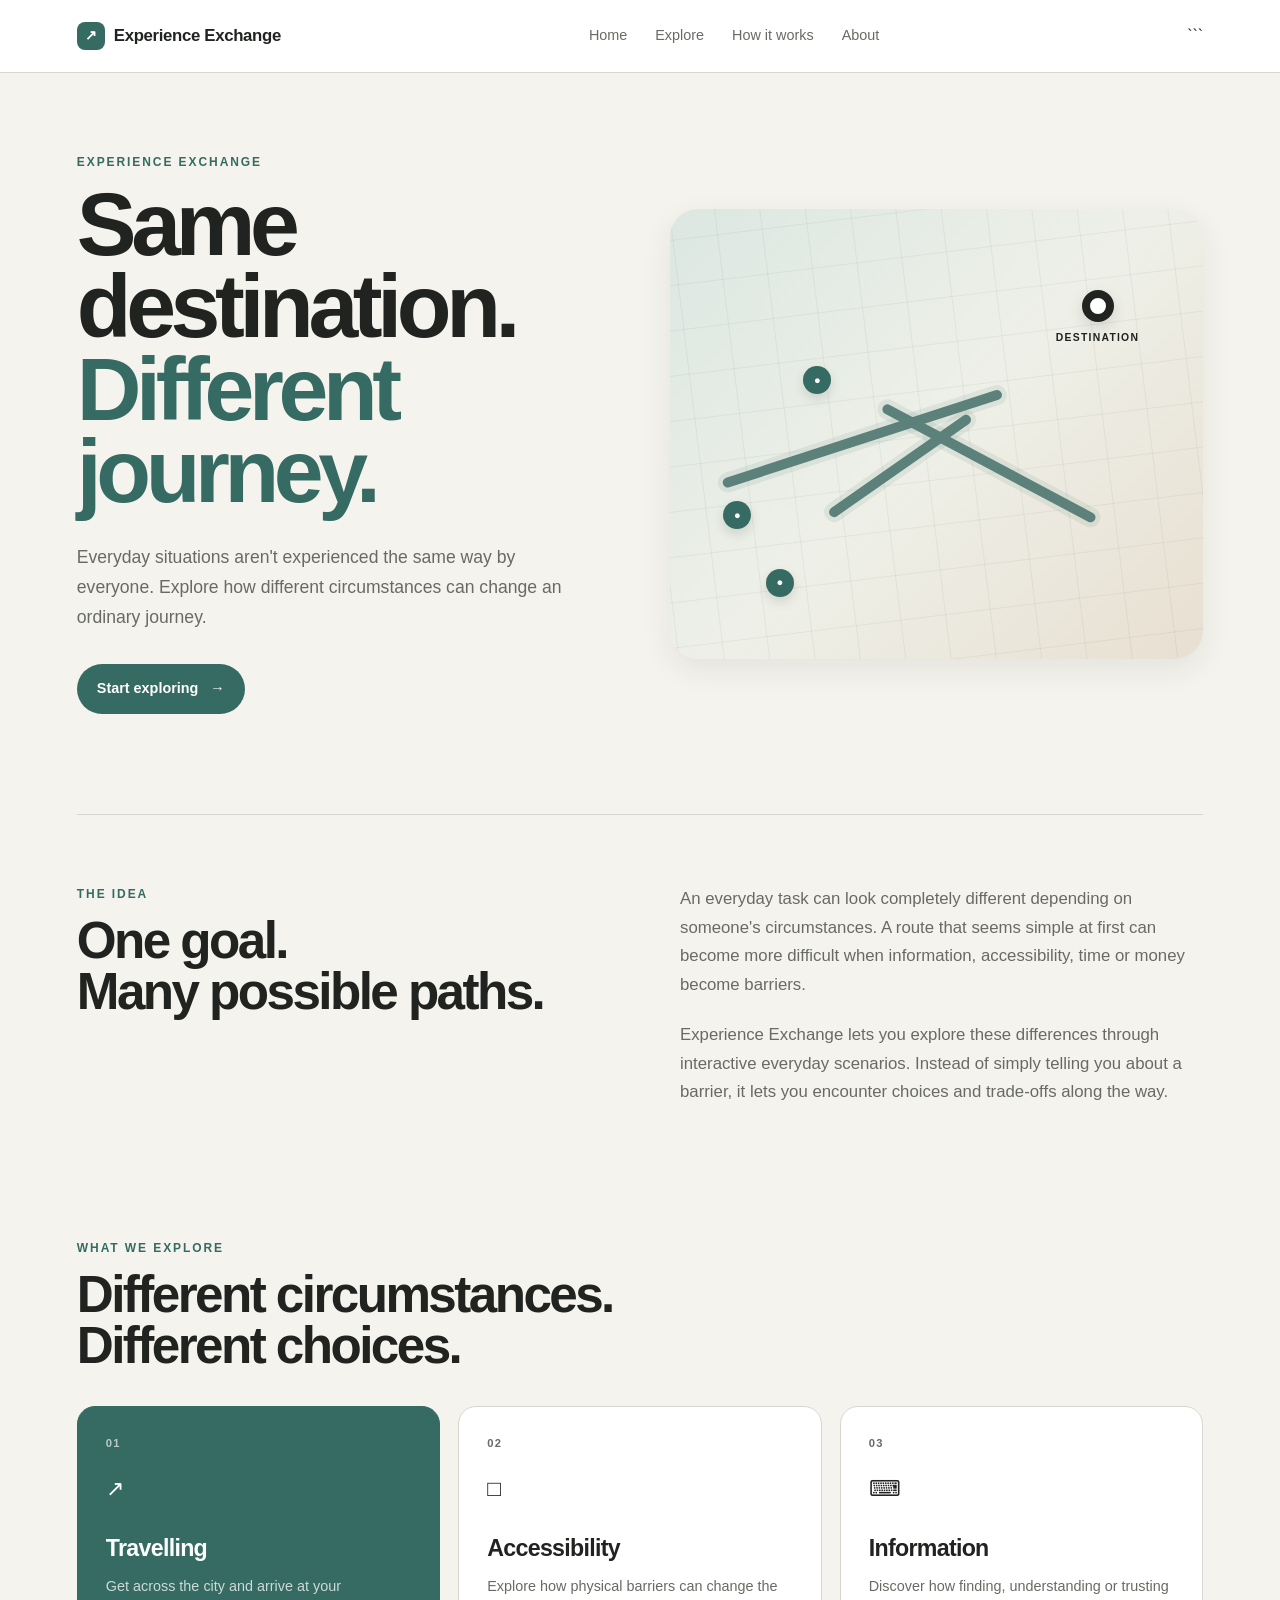
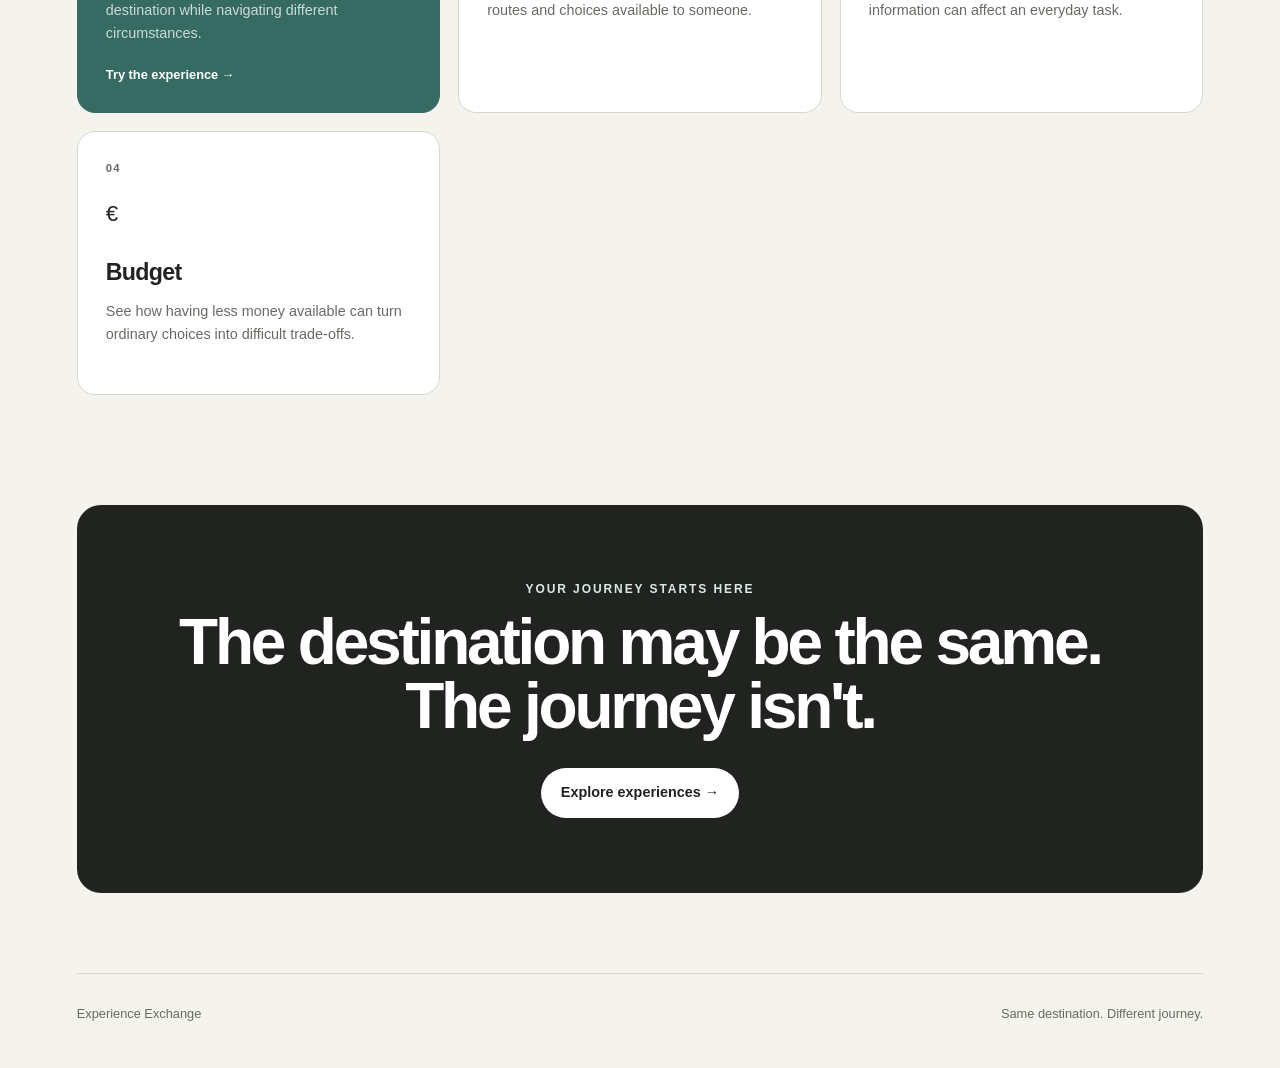
==== commit bb0c62e4: "```" ====
--- a/index.html
+++ b/index.html
@@ -16,7 +16,6 @@
         Experience Exchange
     </a>
 
-```
 <nav class="main-nav">
     <a href="index.html" class="active">Home</a>
     <a href="explore.html">Explore</a>
@@ -31,7 +30,6 @@
 
 <main>
 
-```
 <!-- HERO -->
 <section class="hero">
 
@@ -186,7 +184,7 @@
     </a>
 
 </section>
-```
+
 
 </main>
 
